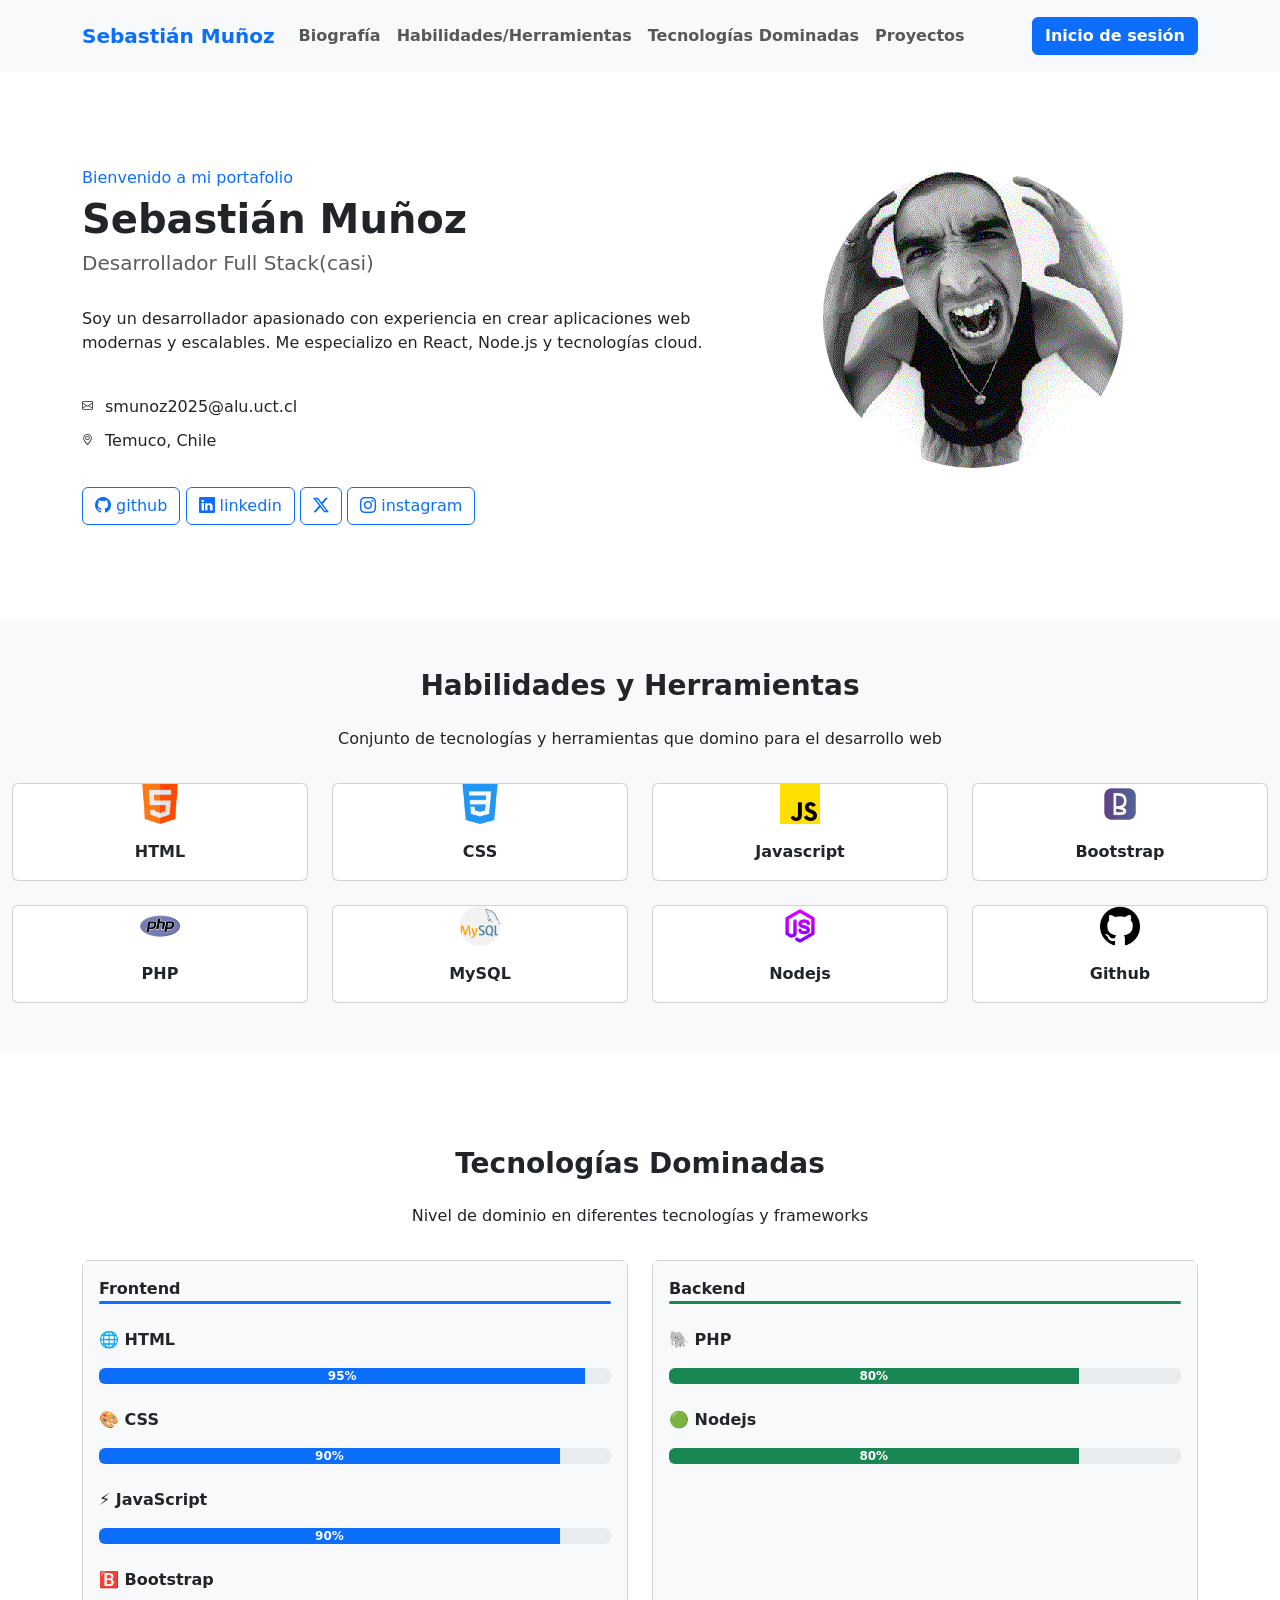
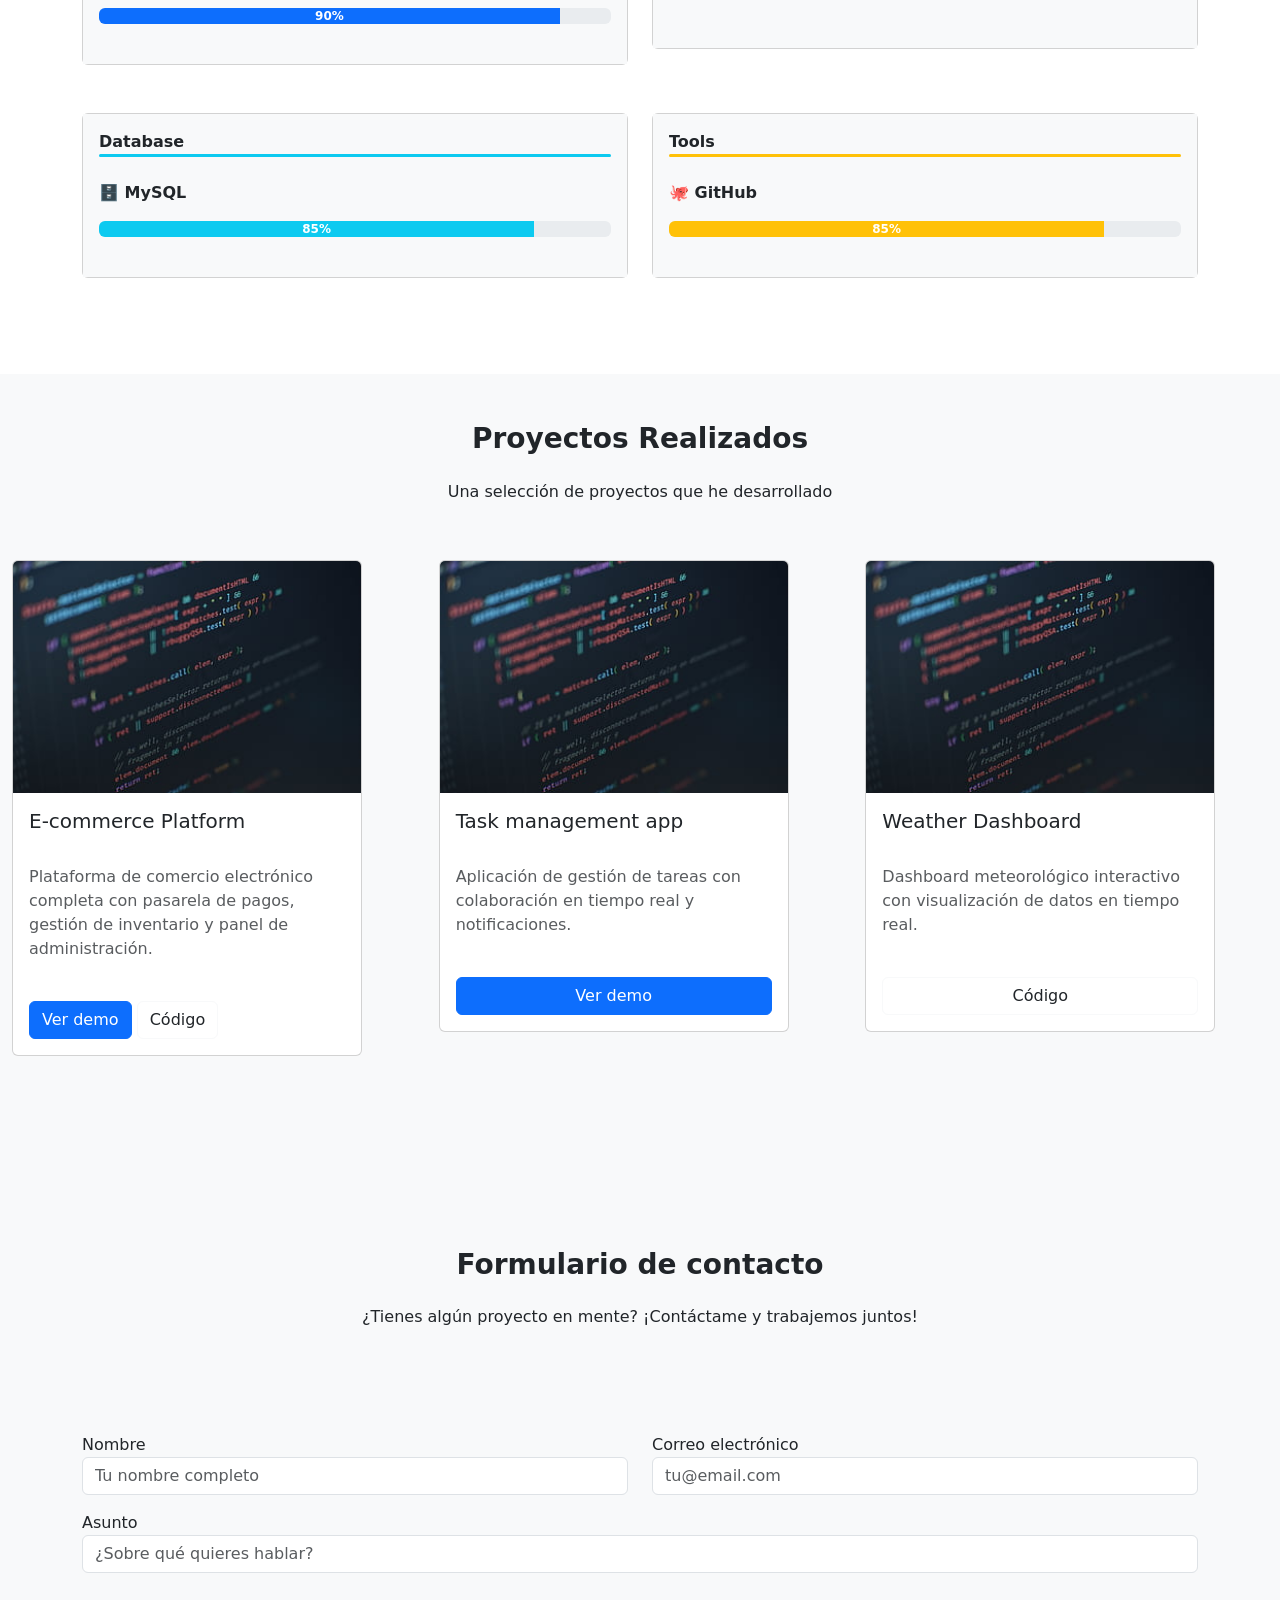
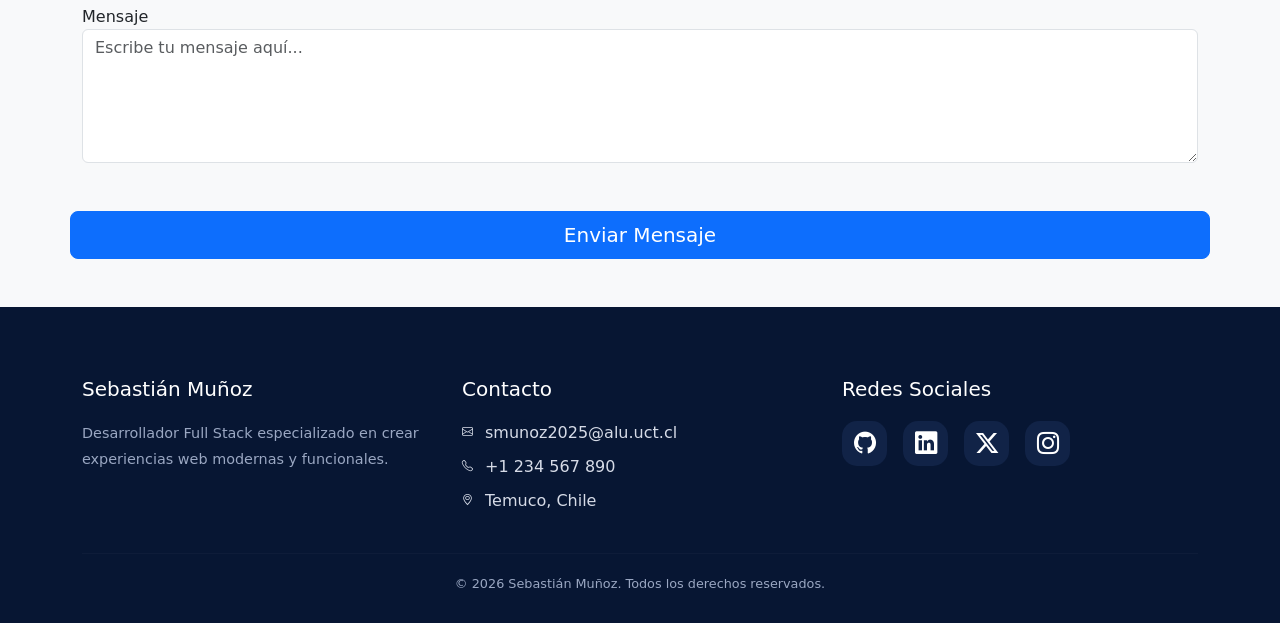
==== index.html @ 360e3240 "Estrucura inicial del portafolio" ====
<!DOCTYPE html>
<html lang="en">
<head>
    <meta charset="UTF-8">
    <meta name="viewport" content="width=device-width, initial-scale=1.0">
    <link href="https://cdn.jsdelivr.net/npm/bootstrap@5.3.8/dist/css/bootstrap.min.css" rel="stylesheet" integrity="sha384-sRIl4kxILFvY47J16cr9ZwB07vP4J8+LH7qKQnuqkuIAvNWLzeN8tE5YBujZqJLB" crossorigin="anonymous">
    <link rel="stylesheet" href="https://cdn.jsdelivr.net/npm/bootstrap-icons@1.11.3/font/bootstrap-icons.min.css">
    <script src="https://cdn.jsdelivr.net/npm/bootstrap@5.3.8/dist/js/bootstrap.bundle.min.js" integrity="sha384-FKyoEForCGlyvwx9Hj09JcYn3nv7wiPVlz7YYwJrWVcXK/BmnVDxM+D2scQbITxI" crossorigin="anonymous"></script>
    <link rel="stylesheet" href="/assets/css/style.css">
    <title>Portafolio Web</title>
</head>
<body>

<nav class="navbar navbar-expand-sm navbar-light bg-light mb-5 py-3">
  <div class="container">
    <a class="navbar-brand text-primary fw-bold" href="javascript:void(0)">Sebastián Muñoz</a>
    <button class="navbar-toggler" type="button" data-bs-toggle="collapse" data-bs-target="#mynavbar">
      <span class="navbar-toggler-icon"></span>
    </button>
    <div class="collapse navbar-collapse" id="mynavbar">
      <ul class="navbar-nav me-auto">
        <li class="nav-item">
          <a class="nav-link fw-bold" href="javascript:void(0)">Biografía</a>
        </li>
        <li class="nav-item">
          <a class="nav-link fw-bold" href="javascript:void(0)">Habilidades/Herramientas</a>
        </li>
        <li class="nav-item">
          <a class="nav-link fw-bold" href="javascript:void(0)">Tecnologías Dominadas</a>
        </li>
        <li class="nav-item">
          <a class="nav-link fw-bold" href="javascript:void(0)">Proyectos</a>
        </li>
      </ul>
      <form class="d-flex">        
        <button class="btn btn-primary fw-bold" type="button">Inicio de sesión</button>
      </form>
    </div>
  </div>
</nav>

<div class="container mb-5">
  <div class="row py-5">
    <div class="col-sm-7">
      <h6 class="text-primary">Bienvenido a mi portafolio</h6>
      <h1 class="text-dark fw-bold">Sebastián Muñoz</h1>
      <h5 class="text-muted">Desarrollador Full Stack(casi)</h5><br>
      <p>Soy un desarrollador apasionado con experiencia en crear aplicaciones web modernas y escalables. Me especializo en React, Node.js y tecnologías cloud.</p><br>
      <div class="contact-item">
        <i class="bi bi-envelope"></i>
        <span>smunoz2025@alu.uct.cl</span>
      </div>
      <div class="contact-item">
        <i class="bi bi-geo-alt"></i>
        <span>Temuco, Chile</span>
      </div><br>
      <a href="https://github.com/Rzykii" target="_blank" class="btn btn-outline-primary">
        <i class="bi bi-github"></i> github
      </a>
      <a href="" class="btn btn-outline-primary">
        <i class="bi bi-linkedin"></i> linkedin
      </a>
      <a href="" class="btn btn-outline-primary">
        <i class="bi bi-twitter-x"></i> 
      </a>
      <a href="" class="btn btn-outline-primary">
        <i class="bi bi-instagram"></i> instagram
      </a>
    </div>
    <div class="col-sm-5">
      <img src="/assets/img/1527bd97bcc54444a84e3997ebe60ca9.png" class="rounded-circle mx-auto d-block" alt="yo">
    </div>
  </div>
</div>

<div class="container-fluid mb-5 py-5 bg-light">
  <h3 class="text-center fw-bold">Habilidades y Herramientas</h3>
  <p class="text-center py-3">Conjunto de tecnologías y herramientas que domino para el desarrollo web</p>
  <div class="row">
    <div class="col-sm-3">
      <div class="card">
        <img src="/assets/img/html.png" alt="html" width="40" height="40" class="mx-auto d-block ">
        <div class="card-body text-center fw-bold">HTML</div>      
      </div>
    </div>
    <div class="col-sm-3">
      <div class="card">
        <img src="/assets/img/css-3.png" alt="css" width="40" height="40" class="mx-auto d-block ">
        <div class="card-body text-center fw-bold">CSS</div>
      </div>
    </div>
    <div class="col-sm-3">
      <div class="card">
        <img src="/assets/img/js.png" alt="javascript" width="40" height="40" class="mx-auto d-block ">
        <div class="card-body text-center fw-bold">Javascript</div>
      </div>
    </div>
    <div class="col-sm-3">
      <div class="card">
        <img src="/assets/img/letras-del-alfabeto.png" alt="bootstrap" width="40" height="40" class="mx-auto d-block ">
        <div class="card-body text-center fw-bold">Bootstrap</div>
      </div>
    </div>
  </div><br>
  <div class="row">
    <div class="col-sm-3">
      <div class="card">
        <img src="/assets/img/php.png" alt="php" width="40" height="40" class="mx-auto d-block ">
        <div class="card-body text-center fw-bold">PHP</div>      
      </div>
    </div>
    <div class="col-sm-3">
      <div class="card">
        <img src="/assets/img/mysql.png" alt="mysql" width="40" height="40" class="mx-auto d-block ">
        <div class="card-body text-center fw-bold">MySQL</div>
      </div>
    </div>
    <div class="col-sm-3">
      <div class="card">
        <img src="/assets/img/nodejs.png" alt="nodejs" width="40" height="40" class="mx-auto d-block ">
        <div class="card-body text-center fw-bold">Nodejs</div>
      </div>
    </div>
    <div class="col-sm-3">
      <div class="card">
        <img src="/assets/img/github.png" alt="github" width="40" height="40" class="mx-auto d-block ">
        <div class="card-body text-center fw-bold">Github</div>
      </div>
    </div>
  </div>
</div>

<div class="container mb-5 py-5">
  <h3 class="text-center fw-bold">Tecnologías Dominadas</h3>
  <p class="text-center py-3">Nivel de dominio en diferentes tecnologías y frameworks</p>
  <div class="row">
    <div class="col-sm-6">
      <div class="card">
        <div class="card-body bg-light fw-bold">Frontend
          <div class="progress" style="height:3px">
            <div class="progress-bar" style="width:100%;"></div>
          </div><br>  
          <p class="fw-bold">🌐 HTML</p>
          <div class="progress">
            <div class="progress-bar" style="width:95%">95%</div>
          </div><br>
          <p class="fw-bold">🎨 CSS</p>
          <div class="progress">
            <div class="progress-bar" style="width:90%">90%</div>
          </div><br>
          <p class="fw-bold">⚡ JavaScript</p>
          <div class="progress">
            <div class="progress-bar" style="width:90%">90%</div>
          </div><br>
          <p class="fw-bold">🅱️ Bootstrap</p>
          <div class="progress">
            <div class="progress-bar" style="width:90%">90%</div>
          </div><br>
        </div>
      </div>
    </div>
    <div class="col-sm-6">
      <div class="card">
        <div class="card-body bg-light fw-bold">Backend
          <div class="progress" style="height:3px">
            <div class="progress-bar bg-success" style="width:100%;"></div>
          </div><br>
          <p class="fw-bold">🐘 PHP</p>
          <div class="progress">
            <div class="progress-bar bg-success" style="width:80%">80%</div>
          </div><br>
          <p class="fw-bold">🟢 Nodejs</p>
          <div class="progress">
            <div class="progress-bar bg-success" style="width:80%">80%</div>
          </div><br><br><br><br><br><br><br>
        </div>  
      </div>
    </div>
  </div><br><br>

  <div class="row">
    <div class="col-sm-6">
      <div class="card">
        <div class="card-body bg-light fw-bold">Database
          <div class="progress" style="height:3px">
            <div class="progress-bar bg-info" style="width:100%;"></div>
          </div><br>  
          <p class="fw-bold">🗄️ MySQL</p>
          <div class="progress">
            <div class="progress-bar bg-info" style="width:85%">85%</div>
          </div><br>        
        </div>
      </div>
    </div>
    <div class="col-sm-6">
      <div class="card">
        <div class="card-body bg-light fw-bold">Tools
          <div class="progress" style="height:3px">
            <div class="progress-bar bg-warning" style="width:100%;"></div>
          </div><br>
          <p class="fw-bold">🐙 GitHub</p>
          <div class="progress">
            <div class="progress-bar bg-warning" style="width:85%">85%</div>
          </div><br>          
        </div>  
      </div>
    </div>
  </div>
</div>

<div class="container-fluid py-5 bg-light">
  <h3 class="text-center fw-bold">Proyectos Realizados</h3>
  <p class="text-center py-3">Una selección de proyectos que he desarrollado</p><br>
  <div class="row mb-5">
    <div class="col-sm-4">
      <div class="card" style="width:350px">
        <img class="card-img-top" src="/assets/img/HD-wallpaper-code-text-programming-coding-thumbnail.jpg" alt="sos">
        <div class="card-body">
          <h5 class="card-title">E-commerce Platform</h5><br>
          <p class="card-text text-muted">Plataforma de comercio electrónico completa con pasarela de pagos, gestión de inventario y panel de administración.</p><br>
          <a href="#" class="btn btn-primary">Ver demo</a>
          <a href="#" class="btn btn-outline-light text-dark">Código</a>
        </div>
      </div>
    </div>
    <div class="col-sm-4">
      <div class="card" style="width:350px">
        <img class="card-img-top" src="/assets/img/HD-wallpaper-code-text-programming-coding-thumbnail.jpg" alt="sos">
        <div class="card-body">
          <h5 class="card-title">Task management app</h5><br>
          <p class="card-text text-muted">Aplicación de gestión de tareas con colaboración en tiempo real y notificaciones.</p><br>
          <div class="d-grid gap-3">
            <a href="#" class="btn btn-primary">Ver demo</a>
          </div>        
        </div>
      </div>
    </div>
    <div class="col-sm-4">
      <div class="card" style="width:350px">
        <img class="card-img-top" src="/assets/img/HD-wallpaper-code-text-programming-coding-thumbnail.jpg" alt="sos">
        <div class="card-body">
          <h5 class="card-title">Weather Dashboard</h5><br>
          <p class="card-text text-muted">Dashboard meteorológico interactivo con visualización de datos en tiempo real.</p><br>
          <div class="d-grid gap-3">
            <a href="#" class="btn btn-outline-light text-dark">Código</a>
          </div>        
        </div>
      </div>
    </div>
  </div><br><br><br><br><br><br>
  <h3 class="text-center fw-bold">Formulario de contacto</h3>
  <p class="text-center py-3">¿Tienes algún proyecto en mente? ¡Contáctame y trabajemos juntos!</p><br><br><br>
  <div class="container">
    <form>
      <div class="row">
        <div class="col">Nombre
          <input type="text" class="form-control" placeholder="Tu nombre completo" name="email">
        </div>
        <div class="col">Correo electrónico
          <input type="password" class="form-control" placeholder="tu@email.com" name="pswd">
        </div>
        <div class="mb-3 mt-3">Asunto
          <input type="text" class="form-control" placeholder="¿Sobre qué quieres hablar?">
        </div>
        <div class="mb-5 mt-3">
          <label for="comment">Mensaje</label>
          <textarea class="form-control" placeholder="Escribe tu mensaje aquí..." rows="5" id="comment" name="text"></textarea>
        </div>
        <button type="submit" class="btn btn-primary btn-lg">Enviar Mensaje</button>
      </div>
    </form>
  </div>
</div>

<footer class="footer">
  <div class="container">
    <div class="row gy-5">
      <div class="col-lg-4 col-md-6">
        <h5>Sebastián Muñoz</h5>
        <p>
          Desarrollador Full Stack especializado en crear experiencias
          web modernas y funcionales.
        </p>
      </div>        
      <div class="col-lg-4 col-md-6">
        <h5>Contacto</h5>
        <div class="contact-item">
          <i class="bi bi-envelope"></i>
          <span>smunoz2025@alu.uct.cl</span>
        </div>
        <div class="contact-item">
          <i class="bi bi-telephone"></i>
          <span>+1 234 567 890</span>
        </div>
        <div class="contact-item">
          <i class="bi bi-geo-alt"></i>
          <span>Temuco, Chile</span>
        </div>
      </div>
        
      <div class="col-lg-4">
        <h5>Redes Sociales</h5>
        <div class="social-icons">
          <a href="https://github.com/Rzykii" target="_blank"><i class="bi bi-github"></i></a>
          <a href="#"><i class="bi bi-linkedin"></i></a>
          <a href="#"><i class="bi bi-twitter-x"></i></a>
          <a href="#"><i class="bi bi-instagram"></i></a>
        </div>
      </div>

    </div>

    <hr>
    <div class="copyright">
      © 2026 Sebastián Muñoz. Todos los derechos reservados.
    </div>

  </div>
</footer>

</body>
</html>
---- assets/css/style.css ----
.footer{
  background: #071633;
  color: #d6dbe7;
  padding: 70px 0 30px;
}

.footer h5{
  color: #fff;
  font-weight: 500;
  margin-bottom: 20px;
}

.footer p,
.footer a{
  color: #9aa7c2;
  text-decoration: none;
  font-size: 0.9rem;
  line-height: 1.8;
}

.contact-item{
  display: flex;
  align-items: center;
  gap: 12px;
  margin-bottom: 10px;
}

.contact-item i{
  font-size: 0.7rem;
}

.social-icons{
  display: flex;
  gap: 16px;
}

.social-icons a{
  width: 45px;
  height: 45px;
  background: #112347;
  border-radius: 15px;
  display: flex;
  align-items: center;
  justify-content: center;
  transition: 0.3s;
  font-size: 1.4rem;
  color: white;
}

.social-icons a:hover{
  background: #1c3d75;
  transform: translateY(-4px);
}

.footer hr{
  border-color: rgba(255,255,255,0.1);
  margin: 30px 0 20px;
}

.copyright{
  text-align: center;
  color: #9aa7c2;
  font-size: 0.8rem;
}
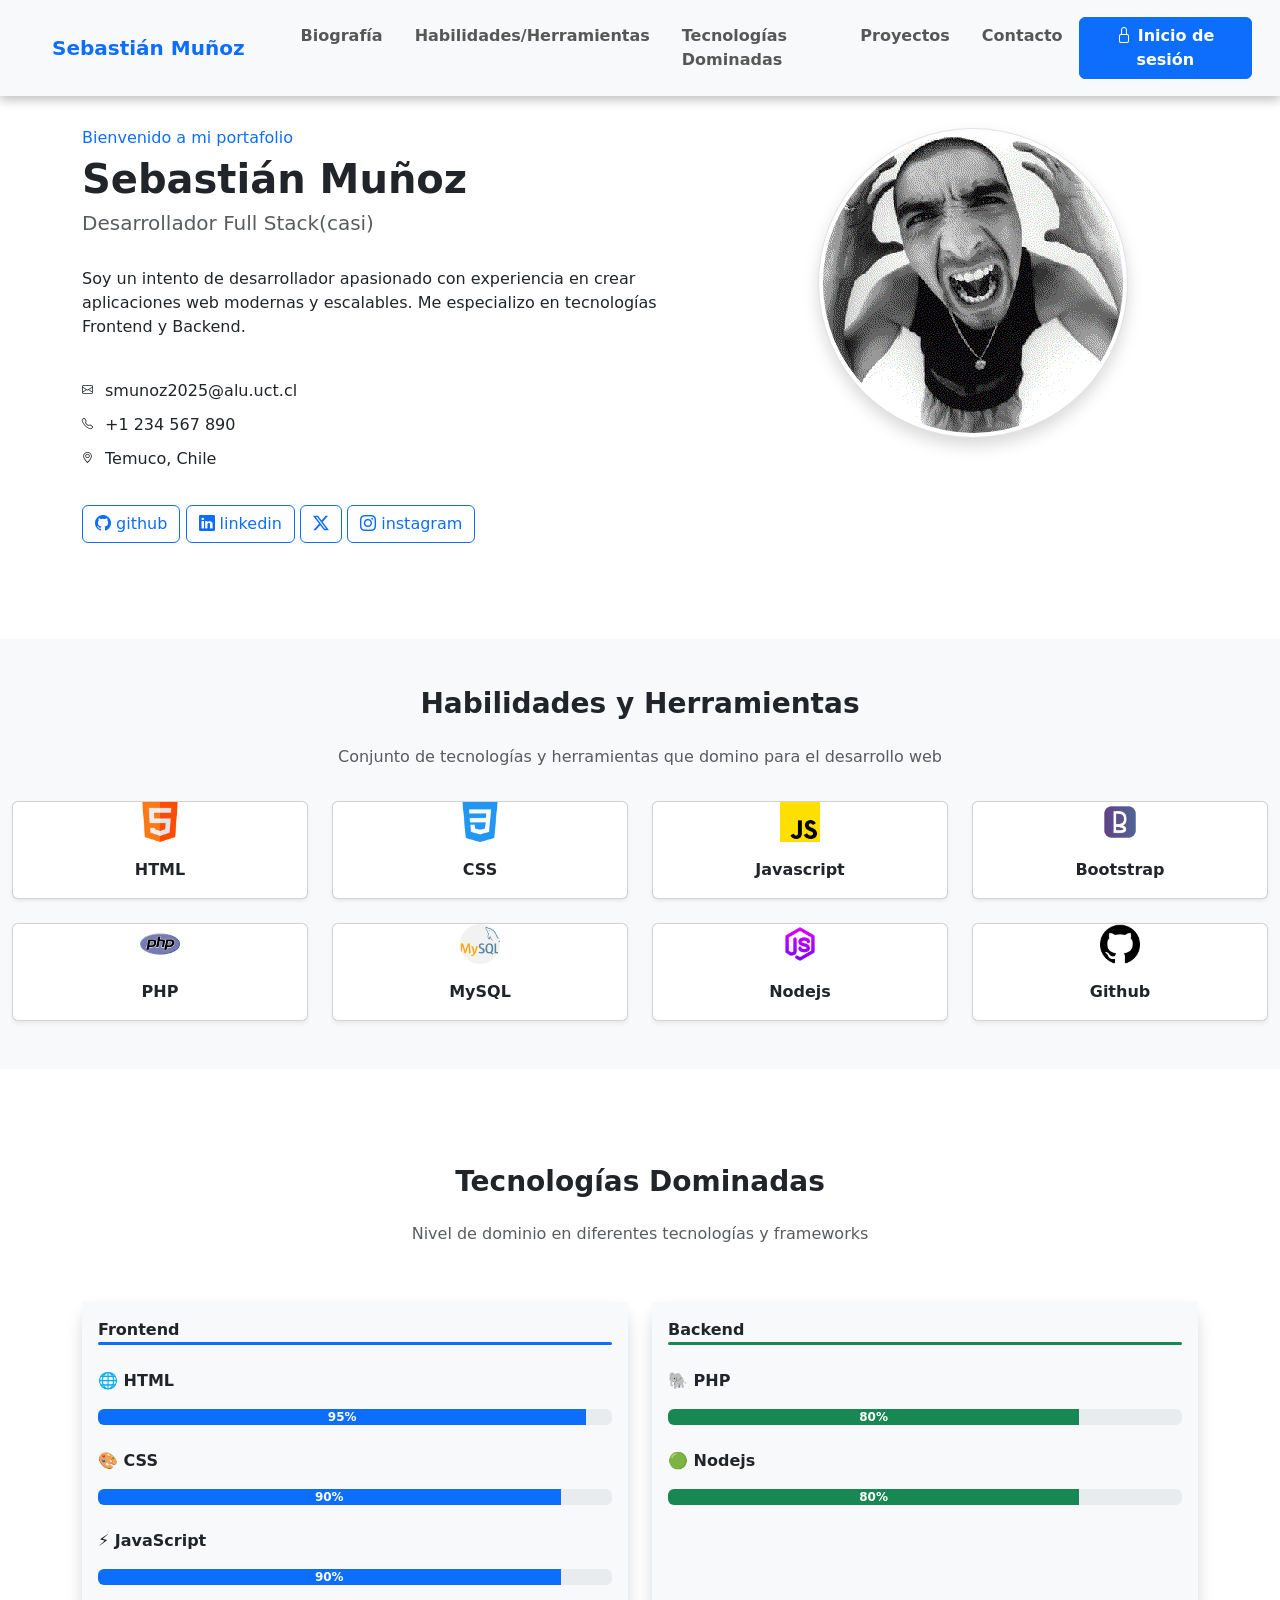
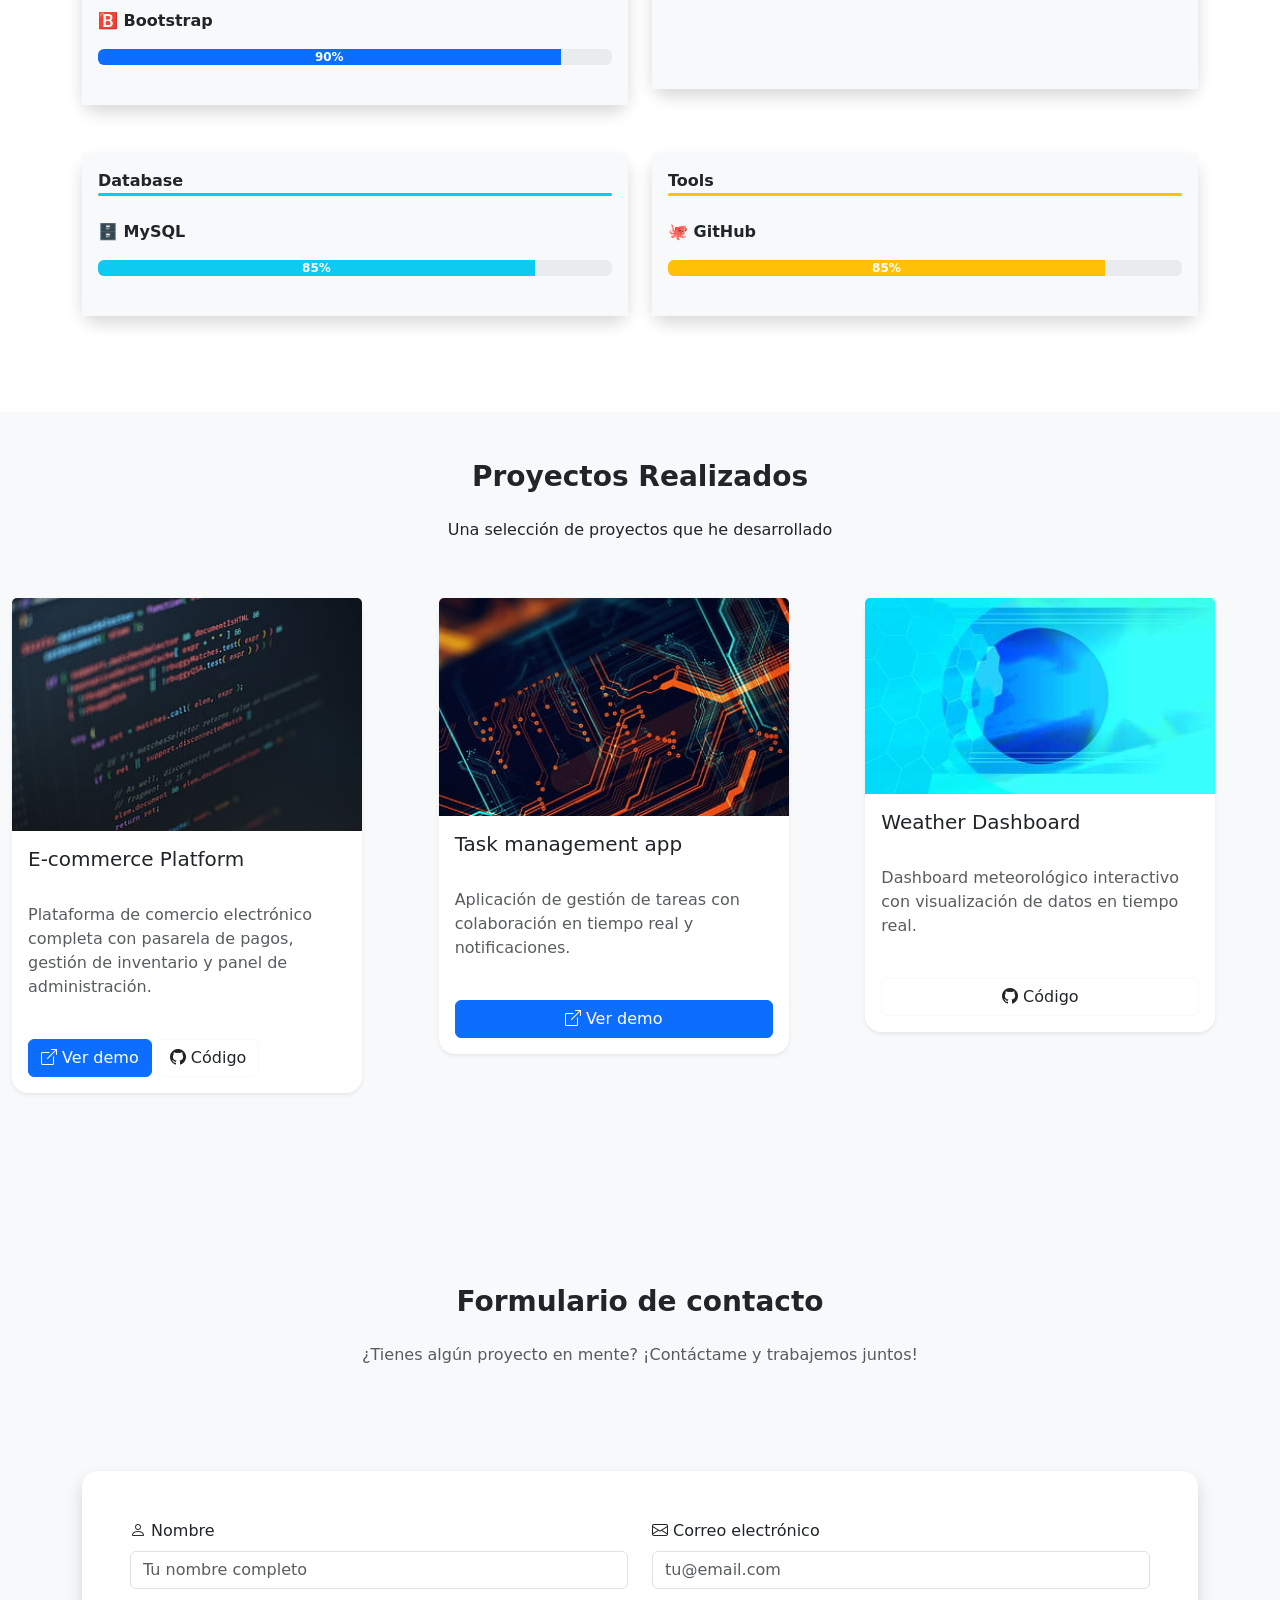
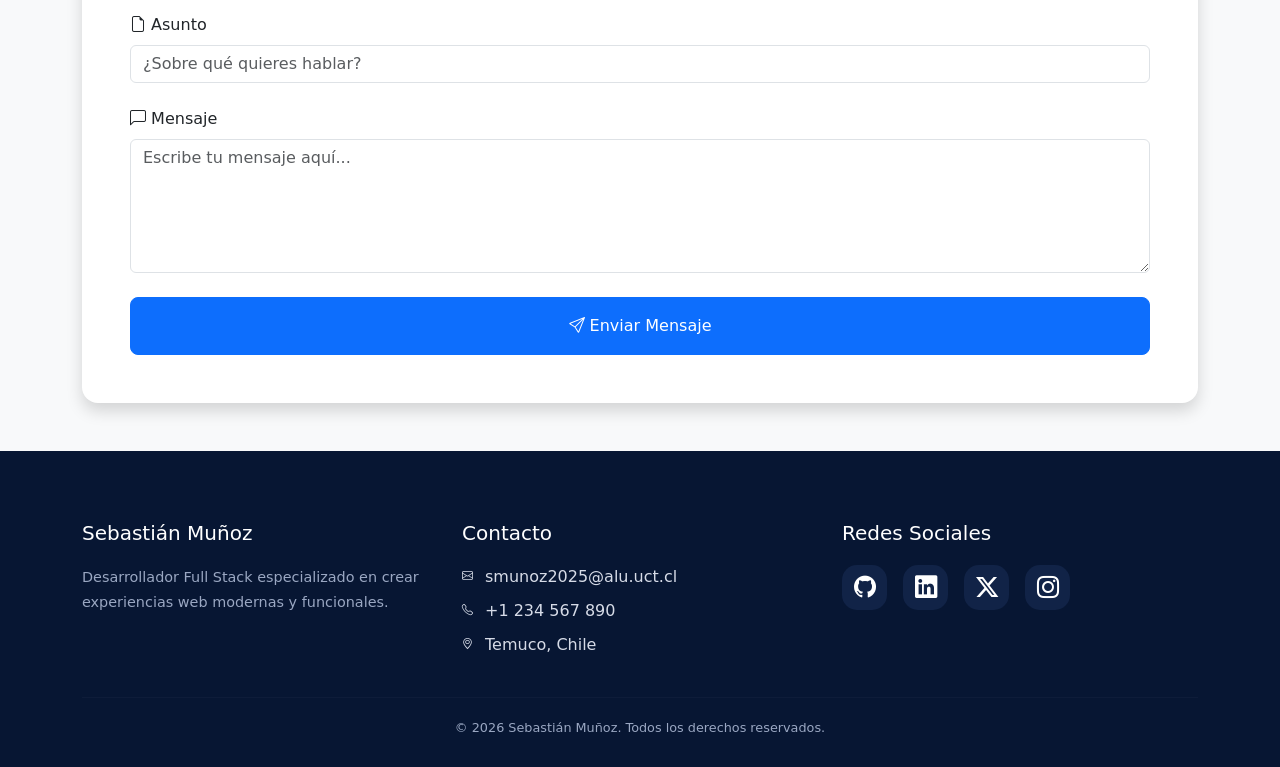
==== commit 7d25ef15: "Agregando detalles" ====
--- a/index.html
+++ b/index.html
@@ -11,44 +11,52 @@
 </head>
 <body>
 
-<nav class="navbar navbar-expand-sm navbar-light bg-light mb-5 py-3">
-  <div class="container">
-    <a class="navbar-brand text-primary fw-bold" href="javascript:void(0)">Sebastián Muñoz</a>
+<nav class="navbar navbar-expand-sm navbar-light bg-light mb-5 py-3 fixed-top px-3">
+  <div class="container-fluid">
+    <a class="navbar-brand text-primary fw-bold px-4" href="#">Sebastián Muñoz</a>
     <button class="navbar-toggler" type="button" data-bs-toggle="collapse" data-bs-target="#mynavbar">
       <span class="navbar-toggler-icon"></span>
     </button>
     <div class="collapse navbar-collapse" id="mynavbar">
       <ul class="navbar-nav me-auto">
         <li class="nav-item">
-          <a class="nav-link fw-bold" href="javascript:void(0)">Biografía</a>
-        </li>
-        <li class="nav-item">
-          <a class="nav-link fw-bold" href="javascript:void(0)">Habilidades/Herramientas</a>
-        </li>
-        <li class="nav-item">
-          <a class="nav-link fw-bold" href="javascript:void(0)">Tecnologías Dominadas</a>
-        </li>
-        <li class="nav-item">
-          <a class="nav-link fw-bold" href="javascript:void(0)">Proyectos</a>
+          <a class="nav-link fw-bold px-3" href="#Biografía">Biografía</a>
+        </li>
+        <li class="nav-item">
+          <a class="nav-link fw-bold px-3" href="#Habilidades">Habilidades/Herramientas</a>
+        </li>
+        <li class="nav-item">
+          <a class="nav-link fw-bold px-3" href="#Tecnologías">Tecnologías Dominadas</a>
+        </li>
+        <li class="nav-item">
+          <a class="nav-link fw-bold px-3" href="#Proyectos">Proyectos</a>
+        </li>
+        <li class="nav-item">
+          <a class="nav-link fw-bold px-3" href="#Contacto">Contacto</a>
         </li>
       </ul>
-      <form class="d-flex">        
-        <button class="btn btn-primary fw-bold" type="button">Inicio de sesión</button>
+      <form class="d-flex">               
+        <button class="btn btn-primary fw-bold" type="button">
+          <i class="bi bi-lock"></i> Inicio de sesión</button>
       </form>
     </div>
   </div>
 </nav>
 
-<div class="container mb-5">
+<div class="container mb-5" id="Biografía">
   <div class="row py-5">
     <div class="col-sm-7">
       <h6 class="text-primary">Bienvenido a mi portafolio</h6>
       <h1 class="text-dark fw-bold">Sebastián Muñoz</h1>
       <h5 class="text-muted">Desarrollador Full Stack(casi)</h5><br>
-      <p>Soy un desarrollador apasionado con experiencia en crear aplicaciones web modernas y escalables. Me especializo en React, Node.js y tecnologías cloud.</p><br>
+      <p>Soy un intento de desarrollador apasionado con experiencia en crear aplicaciones web modernas y escalables. Me especializo en tecnologías Frontend y Backend.</p><br>
       <div class="contact-item">
         <i class="bi bi-envelope"></i>
         <span>smunoz2025@alu.uct.cl</span>
+      </div>
+      <div class="contact-item">
+        <i class="bi bi-telephone"></i>
+        <span>+1 234 567 890</span>
       </div>
       <div class="contact-item">
         <i class="bi bi-geo-alt"></i>
@@ -68,35 +76,35 @@
       </a>
     </div>
     <div class="col-sm-5">
-      <img src="/assets/img/1527bd97bcc54444a84e3997ebe60ca9.png" class="rounded-circle mx-auto d-block" alt="yo">
-    </div>
-  </div>
-</div>
-
-<div class="container-fluid mb-5 py-5 bg-light">
+      <img src="/assets/img/1527bd97bcc54444a84e3997ebe60ca9.png" class="rounded-circle mx-auto d-block shadow img-thumbnail" alt="yo">
+    </div>
+  </div>
+</div>
+
+<div class="container-fluid mb-5 py-5 bg-light" id="Habilidades">
   <h3 class="text-center fw-bold">Habilidades y Herramientas</h3>
-  <p class="text-center py-3">Conjunto de tecnologías y herramientas que domino para el desarrollo web</p>
+  <p class="text-center py-3 text-muted">Conjunto de tecnologías y herramientas que domino para el desarrollo web</p>
   <div class="row">
     <div class="col-sm-3">
-      <div class="card">
-        <img src="/assets/img/html.png" alt="html" width="40" height="40" class="mx-auto d-block ">
-        <div class="card-body text-center fw-bold">HTML</div>      
-      </div>
-    </div>
-    <div class="col-sm-3">
-      <div class="card">
+      <div class="card shadow-sm">
+        <img src="/assets/img/html.png" alt="html" width="40" height="40" class="mx-auto d-block">
+        <div class="card-body text-center fw-bold">HTML</div>           
+      </div>
+    </div>
+    <div class="col-sm-3">
+      <div class="card shadow-sm">
         <img src="/assets/img/css-3.png" alt="css" width="40" height="40" class="mx-auto d-block ">
         <div class="card-body text-center fw-bold">CSS</div>
       </div>
     </div>
     <div class="col-sm-3">
-      <div class="card">
+      <div class="card shadow-sm">
         <img src="/assets/img/js.png" alt="javascript" width="40" height="40" class="mx-auto d-block ">
         <div class="card-body text-center fw-bold">Javascript</div>
       </div>
     </div>
     <div class="col-sm-3">
-      <div class="card">
+      <div class="card shadow-sm">
         <img src="/assets/img/letras-del-alfabeto.png" alt="bootstrap" width="40" height="40" class="mx-auto d-block ">
         <div class="card-body text-center fw-bold">Bootstrap</div>
       </div>
@@ -104,25 +112,25 @@
   </div><br>
   <div class="row">
     <div class="col-sm-3">
-      <div class="card">
+      <div class="card shadow-sm">
         <img src="/assets/img/php.png" alt="php" width="40" height="40" class="mx-auto d-block ">
-        <div class="card-body text-center fw-bold">PHP</div>      
-      </div>
-    </div>
-    <div class="col-sm-3">
-      <div class="card">
+        <div class="card-body text-center fw-bold" >PHP</div>      
+      </div>
+    </div>
+    <div class="col-sm-3">
+      <div class="card shadow-sm">
         <img src="/assets/img/mysql.png" alt="mysql" width="40" height="40" class="mx-auto d-block ">
         <div class="card-body text-center fw-bold">MySQL</div>
       </div>
     </div>
     <div class="col-sm-3">
-      <div class="card">
+      <div class="card shadow-sm">
         <img src="/assets/img/nodejs.png" alt="nodejs" width="40" height="40" class="mx-auto d-block ">
         <div class="card-body text-center fw-bold">Nodejs</div>
       </div>
     </div>
     <div class="col-sm-3">
-      <div class="card">
+      <div class="card shadow-sm">
         <img src="/assets/img/github.png" alt="github" width="40" height="40" class="mx-auto d-block ">
         <div class="card-body text-center fw-bold">Github</div>
       </div>
@@ -130,12 +138,12 @@
   </div>
 </div>
 
-<div class="container mb-5 py-5">
+<div class="container mb-5 py-5" id="Tecnologías">
   <h3 class="text-center fw-bold">Tecnologías Dominadas</h3>
-  <p class="text-center py-3">Nivel de dominio en diferentes tecnologías y frameworks</p>
+  <p class="text-center py-3 text-muted">Nivel de dominio en diferentes tecnologías y frameworks</p><br>
   <div class="row">
     <div class="col-sm-6">
-      <div class="card">
+      <div class="card border-0 rounded-4 shadow">
         <div class="card-body bg-light fw-bold">Frontend
           <div class="progress" style="height:3px">
             <div class="progress-bar" style="width:100%;"></div>
@@ -160,7 +168,7 @@
       </div>
     </div>
     <div class="col-sm-6">
-      <div class="card">
+      <div class="card border-0 rounded-4 shadow">
         <div class="card-body bg-light fw-bold">Backend
           <div class="progress" style="height:3px">
             <div class="progress-bar bg-success" style="width:100%;"></div>
@@ -180,7 +188,7 @@
 
   <div class="row">
     <div class="col-sm-6">
-      <div class="card">
+      <div class="card border-0 rounded-4 shadow">
         <div class="card-body bg-light fw-bold">Database
           <div class="progress" style="height:3px">
             <div class="progress-bar bg-info" style="width:100%;"></div>
@@ -193,7 +201,7 @@
       </div>
     </div>
     <div class="col-sm-6">
-      <div class="card">
+      <div class="card border-0 rounded-4 shadow">
         <div class="card-body bg-light fw-bold">Tools
           <div class="progress" style="height:3px">
             <div class="progress-bar bg-warning" style="width:100%;"></div>
@@ -208,68 +216,78 @@
   </div>
 </div>
 
-<div class="container-fluid py-5 bg-light">
+<div class="container-fluid py-5 bg-light" id="Proyectos">
   <h3 class="text-center fw-bold">Proyectos Realizados</h3>
   <p class="text-center py-3">Una selección de proyectos que he desarrollado</p><br>
   <div class="row mb-5">
     <div class="col-sm-4">
-      <div class="card" style="width:350px">
+      <div class="card shadow-sm border-0 rounded-4" style="width:350px">
         <img class="card-img-top" src="/assets/img/HD-wallpaper-code-text-programming-coding-thumbnail.jpg" alt="sos">
         <div class="card-body">
           <h5 class="card-title">E-commerce Platform</h5><br>
           <p class="card-text text-muted">Plataforma de comercio electrónico completa con pasarela de pagos, gestión de inventario y panel de administración.</p><br>
-          <a href="#" class="btn btn-primary">Ver demo</a>
-          <a href="#" class="btn btn-outline-light text-dark">Código</a>
+          <a href="#" class="btn btn-primary"><i class="bi bi-box-arrow-up-right"></i> Ver demo</a>
+          <a href="#" class="btn btn-outline-light text-dark"><i class="bi bi-github"></i> Código</a>
         </div>
       </div>
     </div>
     <div class="col-sm-4">
-      <div class="card" style="width:350px">
-        <img class="card-img-top" src="/assets/img/HD-wallpaper-code-text-programming-coding-thumbnail.jpg" alt="sos">
+      <div class="card shadow-sm border-0 rounded-4" style="width:350px">
+        <img class="card-img-top" src="/assets/img/HD-wallpaper-microchip-neon-lines-black-background-chips-technology-backgrounds-thumbnail.jpg" alt="sos">
         <div class="card-body">
           <h5 class="card-title">Task management app</h5><br>
           <p class="card-text text-muted">Aplicación de gestión de tareas con colaboración en tiempo real y notificaciones.</p><br>
           <div class="d-grid gap-3">
-            <a href="#" class="btn btn-primary">Ver demo</a>
+            <a href="#" class="btn btn-primary"><i class="bi bi-box-arrow-up-right"></i> Ver demo</a>
           </div>        
         </div>
       </div>
     </div>
     <div class="col-sm-4">
-      <div class="card" style="width:350px">
-        <img class="card-img-top" src="/assets/img/HD-wallpaper-code-text-programming-coding-thumbnail.jpg" alt="sos">
+      <div class="card shadow-sm border-0 rounded-4" style="width:350px">
+        <img class="card-img-top" src="/assets/img/thumbnail-template-tech-world-background-226926.jpg" alt="sos">
         <div class="card-body">
           <h5 class="card-title">Weather Dashboard</h5><br>
           <p class="card-text text-muted">Dashboard meteorológico interactivo con visualización de datos en tiempo real.</p><br>
           <div class="d-grid gap-3">
-            <a href="#" class="btn btn-outline-light text-dark">Código</a>
+            <a href="#" class="btn btn-outline-light text-dark"><i class="bi bi-github"></i> Código</a>
           </div>        
         </div>
       </div>
     </div>
   </div><br><br><br><br><br><br>
-  <h3 class="text-center fw-bold">Formulario de contacto</h3>
-  <p class="text-center py-3">¿Tienes algún proyecto en mente? ¡Contáctame y trabajemos juntos!</p><br><br><br>
+  <h3 class="text-center fw-bold" id="Contacto">Formulario de contacto</h3>
+  <p class="text-center py-3 text-muted">¿Tienes algún proyecto en mente? ¡Contáctame y trabajemos juntos!</p><br><br><br>
   <div class="container">
-    <form>
-      <div class="row">
-        <div class="col">Nombre
-          <input type="text" class="form-control" placeholder="Tu nombre completo" name="email">
-        </div>
-        <div class="col">Correo electrónico
-          <input type="password" class="form-control" placeholder="tu@email.com" name="pswd">
-        </div>
-        <div class="mb-3 mt-3">Asunto
-          <input type="text" class="form-control" placeholder="¿Sobre qué quieres hablar?">
-        </div>
-        <div class="mb-5 mt-3">
-          <label for="comment">Mensaje</label>
-          <textarea class="form-control" placeholder="Escribe tu mensaje aquí..." rows="5" id="comment" name="text"></textarea>
-        </div>
-        <button type="submit" class="btn btn-primary btn-lg">Enviar Mensaje</button>
-      </div>
-    </form>
-  </div>
+  <div class="card shadow border-0 rounded-4">
+    <div class="card-body p-5">
+      <form>
+        <div class="row g-4">
+          <div class="col-md-6">
+            <label class="form-label"><i class="bi bi-person"></i> Nombre</label>
+            <input type="text" class="form-control" placeholder="Tu nombre completo" name="nombre">
+          </div>
+          <div class="col-md-6">
+            <label class="form-label"><i class="bi bi-envelope"></i> Correo electrónico</label>
+            <input type="email" class="form-control" placeholder="tu@email.com" name="email">
+          </div>
+          <div class="col-12">
+            <label class="form-label"><i class="bi bi-file-earmark"></i> Asunto</label>
+            <input type="text" class="form-control" placeholder="¿Sobre qué quieres hablar?">
+          </div>
+          <div class="col-12">
+            <label class="form-label" for="comment"><i class="bi bi-chat-left"></i> Mensaje</label>
+            <textarea class="form-control" placeholder="Escribe tu mensaje aquí..." rows="5" id="comment" name="text"></textarea>
+          </div>
+          <div class="col-12">
+            <button type="submit" class="btn btn-primary w-100 py-3 rounded-3"><i class="bi bi-send"></i> Enviar Mensaje</button>
+            
+          </div>
+        </div>
+      </form>
+    </div>
+  </div>
+</div>
 </div>
 
 <footer class="footer">
@@ -296,8 +314,7 @@
           <i class="bi bi-geo-alt"></i>
           <span>Temuco, Chile</span>
         </div>
-      </div>
-        
+      </div>        
       <div class="col-lg-4">
         <h5>Redes Sociales</h5>
         <div class="social-icons">
@@ -307,14 +324,11 @@
           <a href="#"><i class="bi bi-instagram"></i></a>
         </div>
       </div>
-
-    </div>
-
+    </div>
     <hr>
     <div class="copyright">
       © 2026 Sebastián Muñoz. Todos los derechos reservados.
     </div>
-
   </div>
 </footer>
 
--- a/assets/css/style.css
+++ b/assets/css/style.css
@@ -1,5 +1,14 @@
 
+body{
+  padding-top: 80px;
+}
 
+.navbar{
+  background: rgba(2, 14, 37, 0.9);
+  backdrop-filter: blur(10px);
+  box-shadow: 0 4px 10px rgba(0,0,0,0.25);
+  transition: all 0.3s ease;
+}
 
 .footer{
   background: #071633;
@@ -25,11 +34,11 @@
   display: flex;
   align-items: center;
   gap: 12px;
-  margin-bottom: 10px;
+  margin-bottom: 10px;  
 }
 
 .contact-item i{
-  font-size: 0.7rem;
+  font-size: 0.7rem;  
 }
 
 .social-icons{
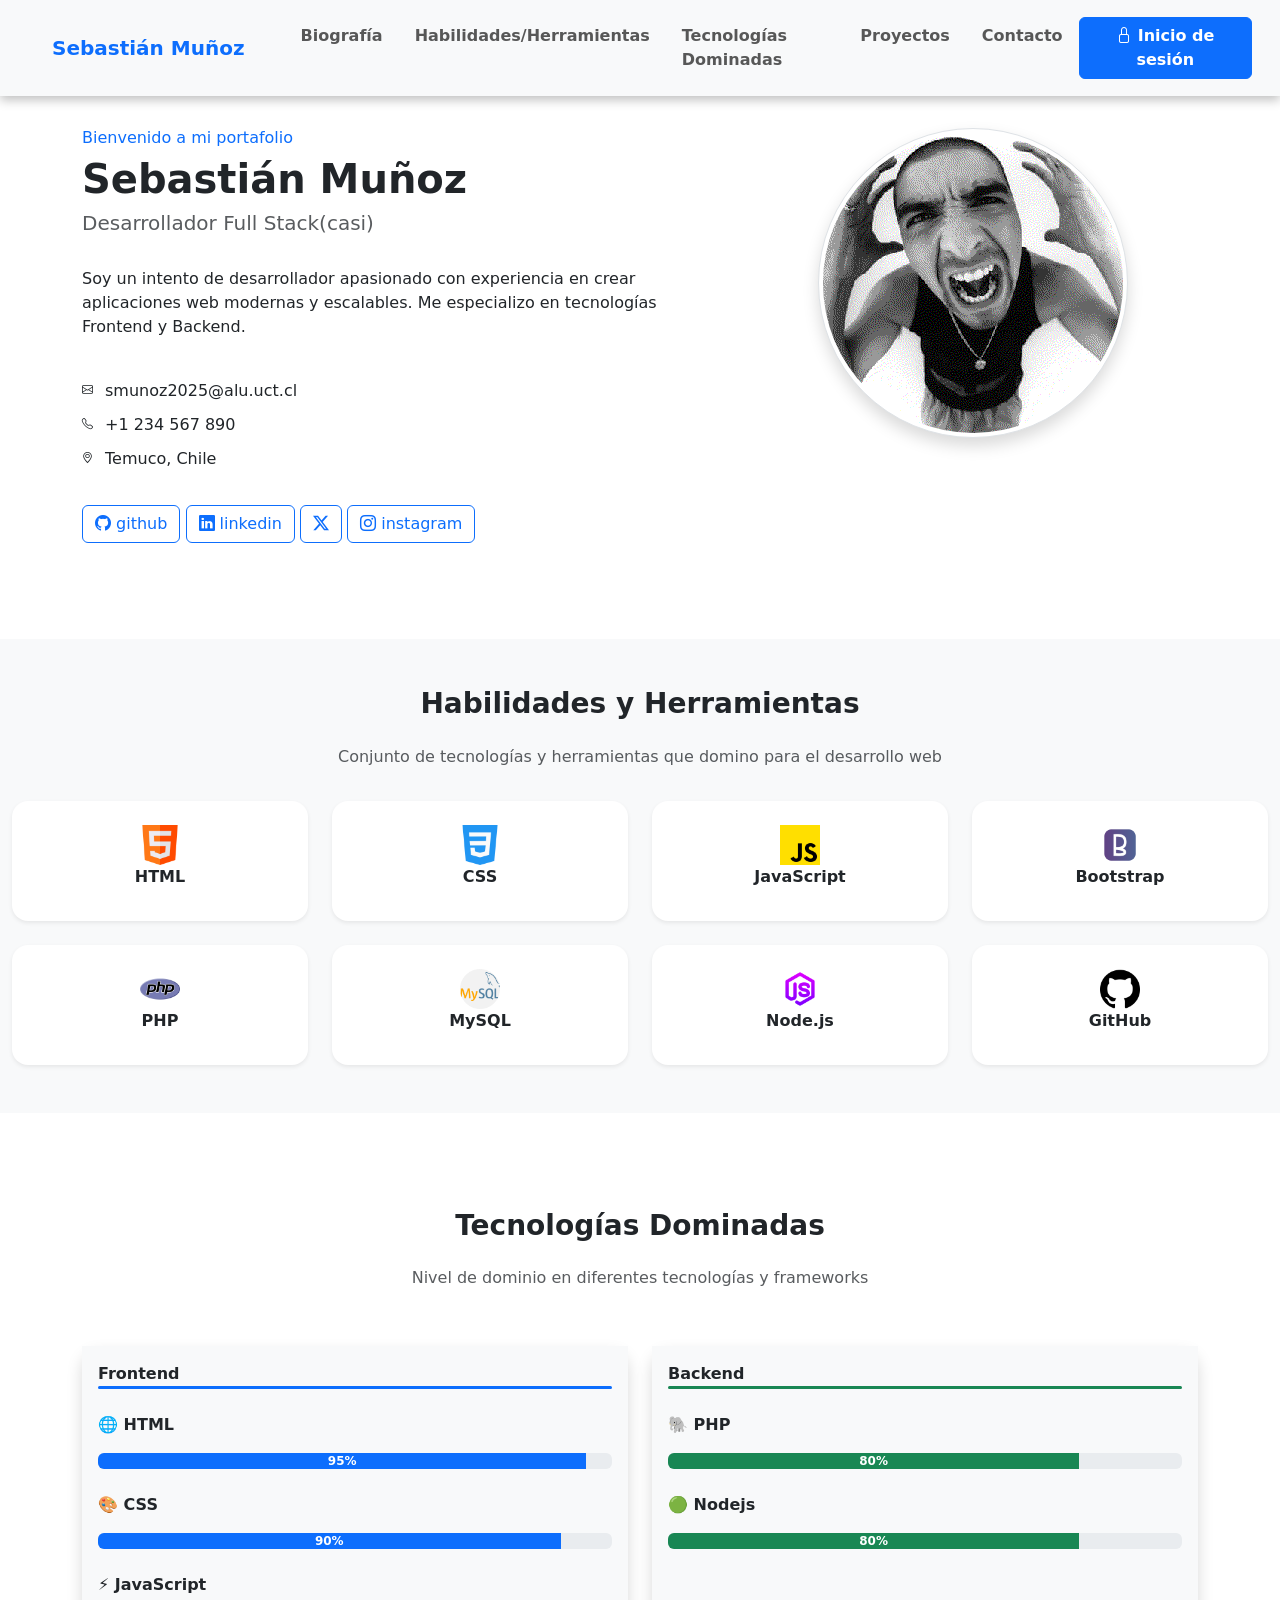
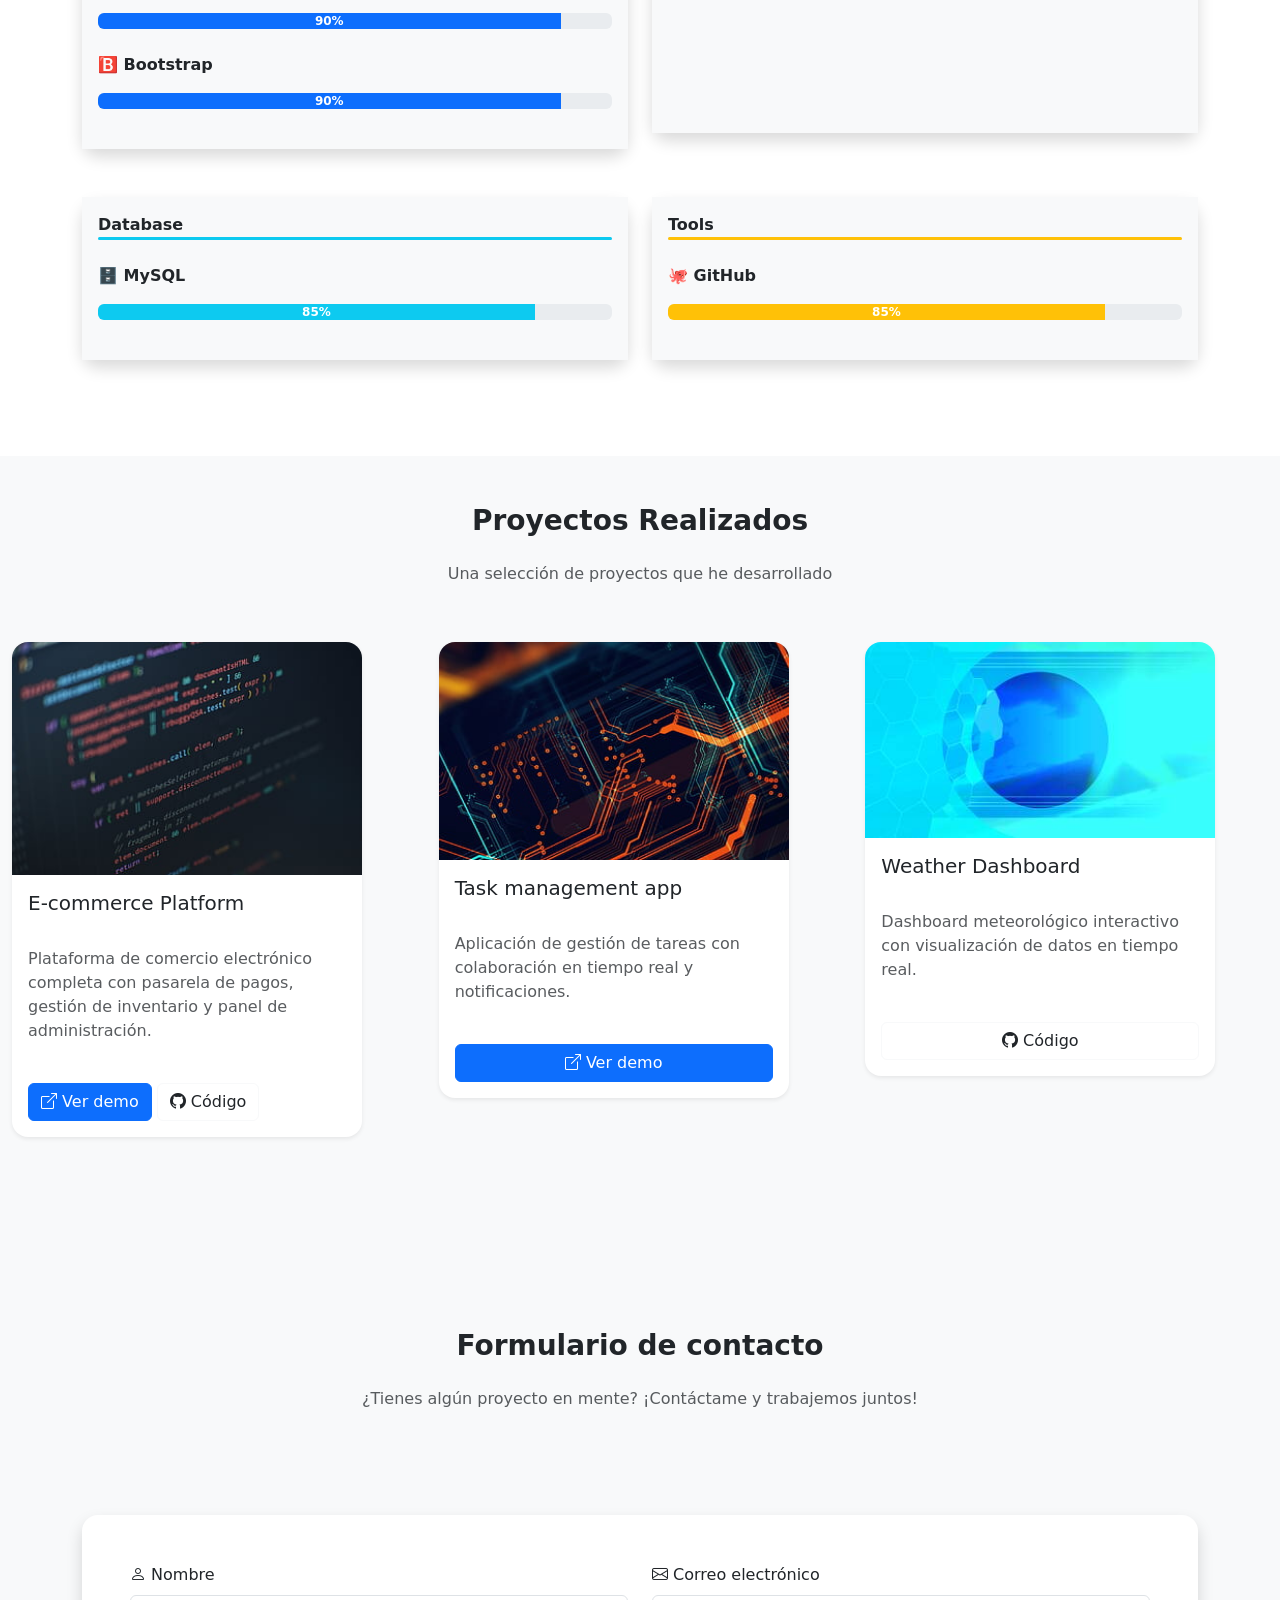
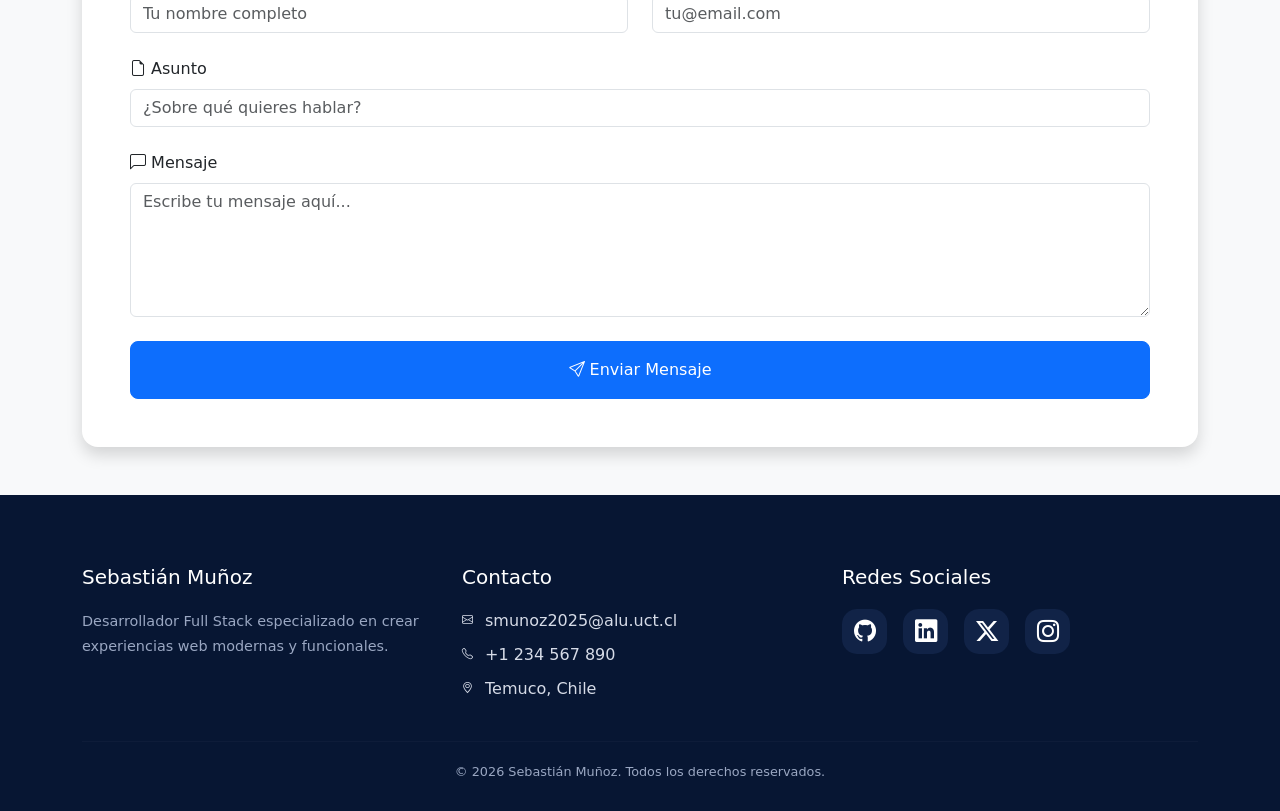
==== commit 5f9aee57: "Algunos ajustes" ====
--- a/index.html
+++ b/index.html
@@ -86,53 +86,69 @@
   <p class="text-center py-3 text-muted">Conjunto de tecnologías y herramientas que domino para el desarrollo web</p>
   <div class="row">
     <div class="col-sm-3">
-      <div class="card shadow-sm">
-        <img src="/assets/img/html.png" alt="html" width="40" height="40" class="mx-auto d-block">
-        <div class="card-body text-center fw-bold">HTML</div>           
-      </div>
-    </div>
-    <div class="col-sm-3">
-      <div class="card shadow-sm">
-        <img src="/assets/img/css-3.png" alt="css" width="40" height="40" class="mx-auto d-block ">
-        <div class="card-body text-center fw-bold">CSS</div>
-      </div>
-    </div>
-    <div class="col-sm-3">
-      <div class="card shadow-sm">
-        <img src="/assets/img/js.png" alt="javascript" width="40" height="40" class="mx-auto d-block ">
-        <div class="card-body text-center fw-bold">Javascript</div>
-      </div>
-    </div>
-    <div class="col-sm-3">
-      <div class="card shadow-sm">
-        <img src="/assets/img/letras-del-alfabeto.png" alt="bootstrap" width="40" height="40" class="mx-auto d-block ">
-        <div class="card-body text-center fw-bold">Bootstrap</div>
+      <div class="card border-0 rounded-4 shadow-sm">
+        <div class="card-body text-center py-4">
+          <img src="/assets/img/html.png" alt="html" width="40" height="40" class="mx-auto d-block">
+          <div class="fw-bold mb-2">HTML</div>  
+        </div>         
+      </div>
+    </div>
+    <div class="col-sm-3">
+      <div class="card border-0 rounded-4 shadow-sm">
+        <div class="card-body text-center py-4">
+          <img src="/assets/img/css-3.png" alt="CSS" width="40" height="40" class="mx-auto d-block">
+          <div class="fw-bold mb-2">CSS</div>  
+        </div>         
+      </div>
+    </div>
+    <div class="col-sm-3">
+      <div class="card border-0 rounded-4 shadow-sm">
+        <div class="card-body text-center py-4">
+          <img src="/assets/img/js.png" alt="JS" width="40" height="40" class="mx-auto d-block">
+          <div class="fw-bold mb-2">JavaScript</div>  
+        </div>         
+      </div>
+    </div>
+    <div class="col-sm-3">
+      <div class="card border-0 rounded-4 shadow-sm">
+        <div class="card-body text-center py-4">
+          <img src="/assets/img/letras-del-alfabeto.png" alt="bootstrap" width="40" height="40" class="mx-auto d-block">
+          <div class="fw-bold mb-2">Bootstrap</div>  
+        </div>         
       </div>
     </div>
   </div><br>
   <div class="row">
     <div class="col-sm-3">
-      <div class="card shadow-sm">
-        <img src="/assets/img/php.png" alt="php" width="40" height="40" class="mx-auto d-block ">
-        <div class="card-body text-center fw-bold" >PHP</div>      
-      </div>
-    </div>
-    <div class="col-sm-3">
-      <div class="card shadow-sm">
-        <img src="/assets/img/mysql.png" alt="mysql" width="40" height="40" class="mx-auto d-block ">
-        <div class="card-body text-center fw-bold">MySQL</div>
-      </div>
-    </div>
-    <div class="col-sm-3">
-      <div class="card shadow-sm">
-        <img src="/assets/img/nodejs.png" alt="nodejs" width="40" height="40" class="mx-auto d-block ">
-        <div class="card-body text-center fw-bold">Nodejs</div>
-      </div>
-    </div>
-    <div class="col-sm-3">
-      <div class="card shadow-sm">
-        <img src="/assets/img/github.png" alt="github" width="40" height="40" class="mx-auto d-block ">
-        <div class="card-body text-center fw-bold">Github</div>
+      <div class="card border-0 rounded-4 shadow-sm">
+        <div class="card-body text-center py-4">
+          <img src="/assets/img/php.png" alt="php" width="40" height="40" class="mx-auto d-block">
+          <div class="fw-bold mb-2">PHP</div>  
+        </div>         
+      </div>
+    </div>
+    <div class="col-sm-3">
+      <div class="card border-0 rounded-4 shadow-sm">
+        <div class="card-body text-center py-4">
+          <img src="/assets/img/mysql.png" alt="mysql" width="40" height="40" class="mx-auto d-block">
+          <div class="fw-bold mb-2">MySQL</div>  
+        </div>         
+      </div>
+    </div>
+    <div class="col-sm-3">
+      <div class="card border-0 rounded-4 shadow-sm">
+        <div class="card-body text-center py-4">
+          <img src="/assets/img/nodejs.png" alt="nodejs" width="40" height="40" class="mx-auto d-block">
+          <div class="fw-bold mb-2">Node.js</div>  
+        </div>         
+      </div>
+    </div>
+    <div class="col-sm-3">
+      <div class="card border-0 rounded-4 shadow-sm">
+        <div class="card-body text-center py-4">
+          <img src="/assets/img/github.png" alt="github" width="40" height="40" class="mx-auto d-block">
+          <div class="fw-bold mb-2">GitHub</div>  
+        </div>         
       </div>
     </div>
   </div>
@@ -218,11 +234,13 @@
 
 <div class="container-fluid py-5 bg-light" id="Proyectos">
   <h3 class="text-center fw-bold">Proyectos Realizados</h3>
-  <p class="text-center py-3">Una selección de proyectos que he desarrollado</p><br>
+  <p class="text-center py-3 text-muted">Una selección de proyectos que he desarrollado</p><br>
   <div class="row mb-5">
     <div class="col-sm-4">
       <div class="card shadow-sm border-0 rounded-4" style="width:350px">
-        <img class="card-img-top" src="/assets/img/HD-wallpaper-code-text-programming-coding-thumbnail.jpg" alt="sos">
+        <div class="project-img">
+          <img class="card-img-top" src="/assets/img/HD-wallpaper-code-text-programming-coding-thumbnail.jpg" alt="sos">
+        </div>
         <div class="card-body">
           <h5 class="card-title">E-commerce Platform</h5><br>
           <p class="card-text text-muted">Plataforma de comercio electrónico completa con pasarela de pagos, gestión de inventario y panel de administración.</p><br>
@@ -233,7 +251,9 @@
     </div>
     <div class="col-sm-4">
       <div class="card shadow-sm border-0 rounded-4" style="width:350px">
-        <img class="card-img-top" src="/assets/img/HD-wallpaper-microchip-neon-lines-black-background-chips-technology-backgrounds-thumbnail.jpg" alt="sos">
+        <div class="project-img">
+          <img class="card-img-top" src="/assets/img/HD-wallpaper-microchip-neon-lines-black-background-chips-technology-backgrounds-thumbnail.jpg" alt="sos">
+        </div>
         <div class="card-body">
           <h5 class="card-title">Task management app</h5><br>
           <p class="card-text text-muted">Aplicación de gestión de tareas con colaboración en tiempo real y notificaciones.</p><br>
@@ -245,7 +265,9 @@
     </div>
     <div class="col-sm-4">
       <div class="card shadow-sm border-0 rounded-4" style="width:350px">
-        <img class="card-img-top" src="/assets/img/thumbnail-template-tech-world-background-226926.jpg" alt="sos">
+        <div class="project-img">
+          <img class="card-img-top" src="/assets/img/thumbnail-template-tech-world-background-226926.jpg" alt="sos">
+        </div>
         <div class="card-body">
           <h5 class="card-title">Weather Dashboard</h5><br>
           <p class="card-text text-muted">Dashboard meteorológico interactivo con visualización de datos en tiempo real.</p><br>
--- a/assets/css/style.css
+++ b/assets/css/style.css
@@ -73,4 +73,17 @@
   text-align: center;
   color: #9aa7c2;
   font-size: 0.8rem;
-}+}
+
+.project-img {
+  overflow: hidden;
+  border-radius: 1rem 1rem 0 0; /* mantiene el rounded-4 arriba */
+}
+
+.project-img img {
+  transition: transform 0.4s ease;
+}
+
+.project-img img:hover {
+  transform: scale(1.08);
+}
